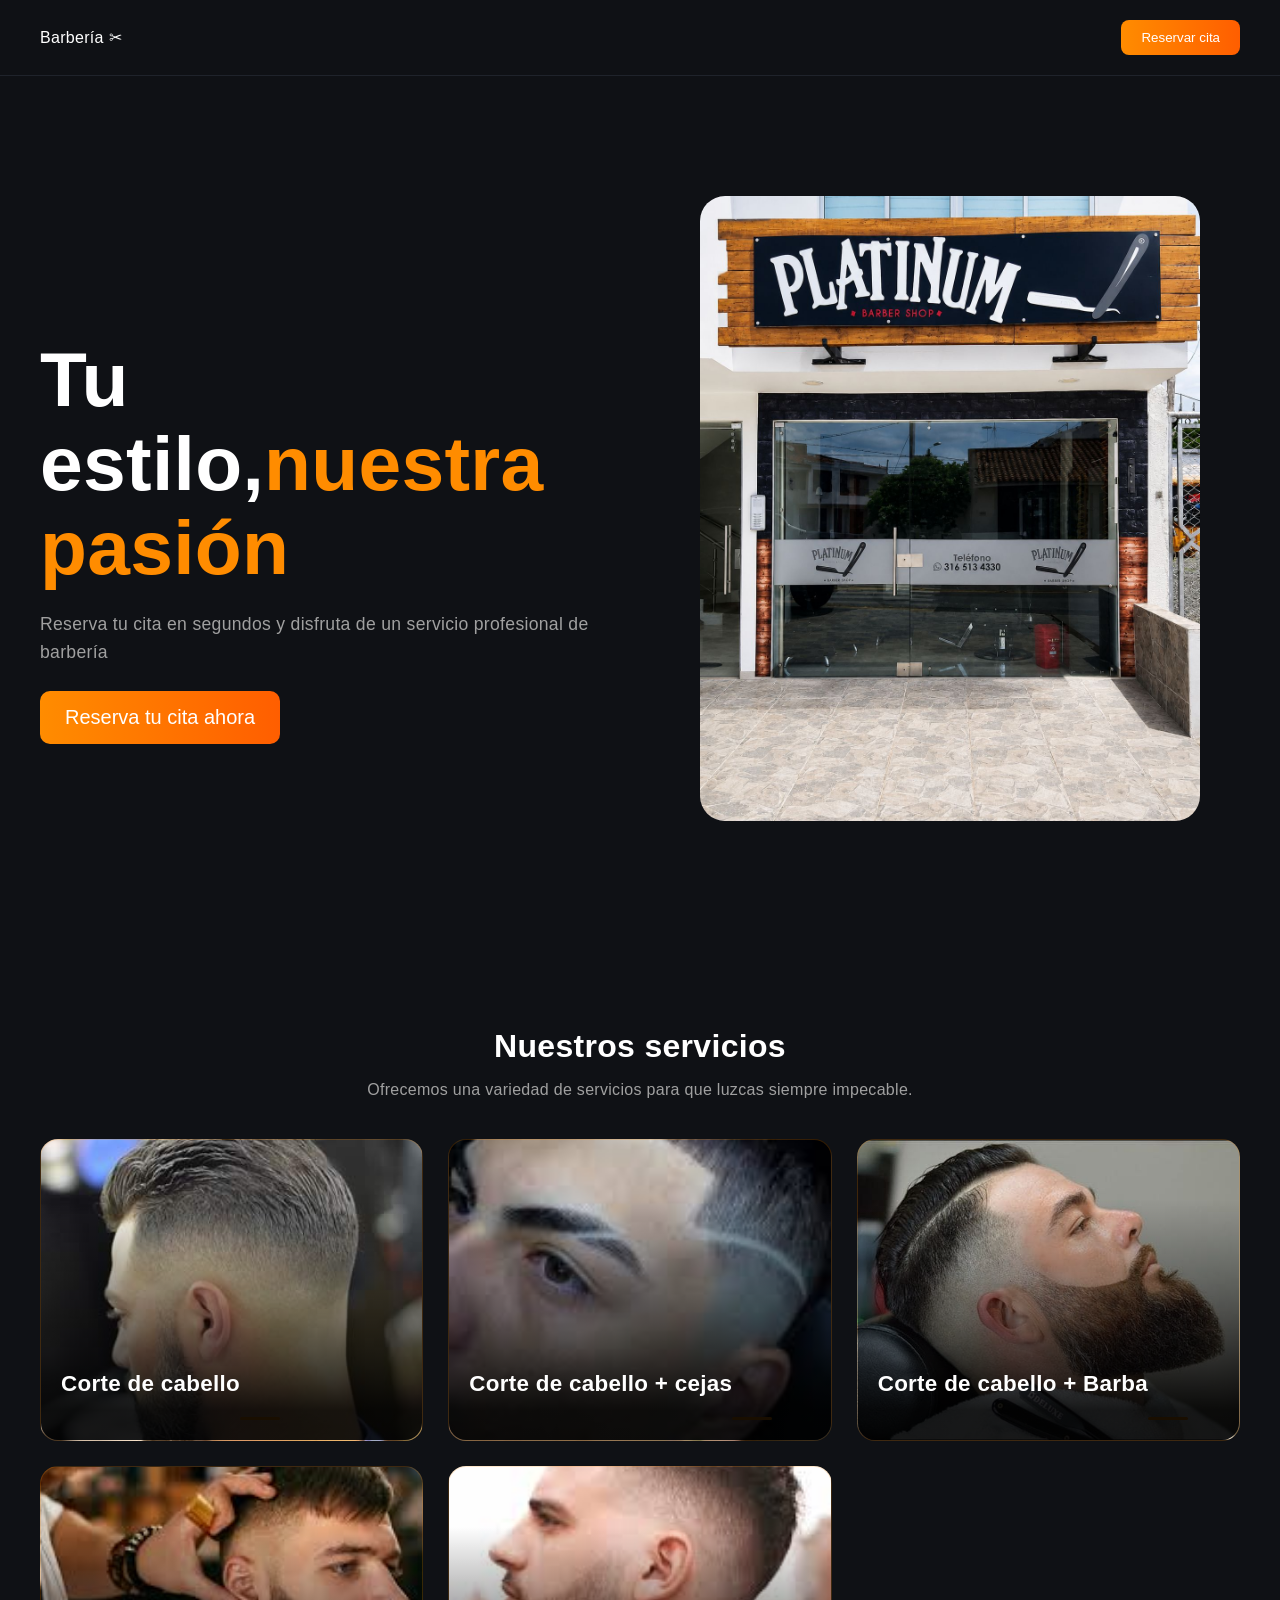
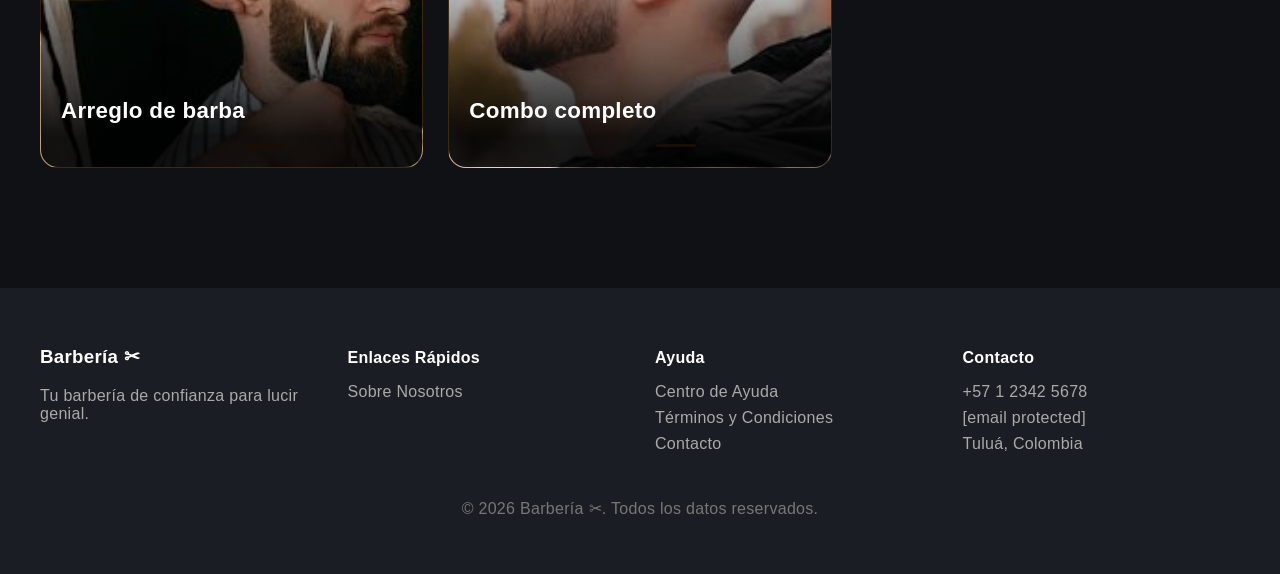
==== index.html @ 45bbcbe9 "Index corregido" ====
<!DOCTYPE html>
<html lang="es">
<head>
  <meta charset="UTF-8">
  <meta name="viewport" content="width=device-width, initial-scale=1.0">
  <title>Barbería</title>
  <link rel="stylesheet" href="index.css">

  <script>
    // Redirección automática al Home
    window.location.href = "./frontend/src/pages/home/home.html";
  </script>
</head>

</html>
---- index.css ----
:root {
  --bg: #0A0A0A;
  --card: #1A1A1A;
  --accent1: #FF7A00;
  --accent2: #FF5C00;
  --text: #FFFFFF;
  --muted: #AAAAAA;
  --border: #2A2A2A;

  --radius: 12px;
  --transition: 0.3s ease;
  --font: 'Segoe UI', sans-serif;
}

/* RESET */
* {
  margin: 0;
  padding: 0;
  box-sizing: border-box;
}

/* BASE */
body {
  font-family: var(--font);
  background: var(--bg);
  color: var(--text);
}

.container {
  width: 90%;
  max-width: 1200px;
  margin: auto;
}

.section {
  padding: 100px 0;
}

/* BUTTON */
button {
  background: linear-gradient(90deg, var(--accent1), var(--accent2));
  border: none;
  color: white;
  padding: 12px 20px;
  border-radius: var(--radius);
  cursor: pointer;
  transition: var(--transition);
}

button:hover {
  box-shadow: 0 0 20px rgba(255,122,0,0.4);
}

/* INPUT */
input {
  background: var(--card);
  border: 1px solid var(--border);
  color: white;
  padding: 10px;
  border-radius: var(--radius);
}

/* CARD */
.card {
  background: var(--card);
  border-radius: var(--radius);
  padding: 20px;
}

/* TEXT */
.muted {
  color: var(--muted);
}
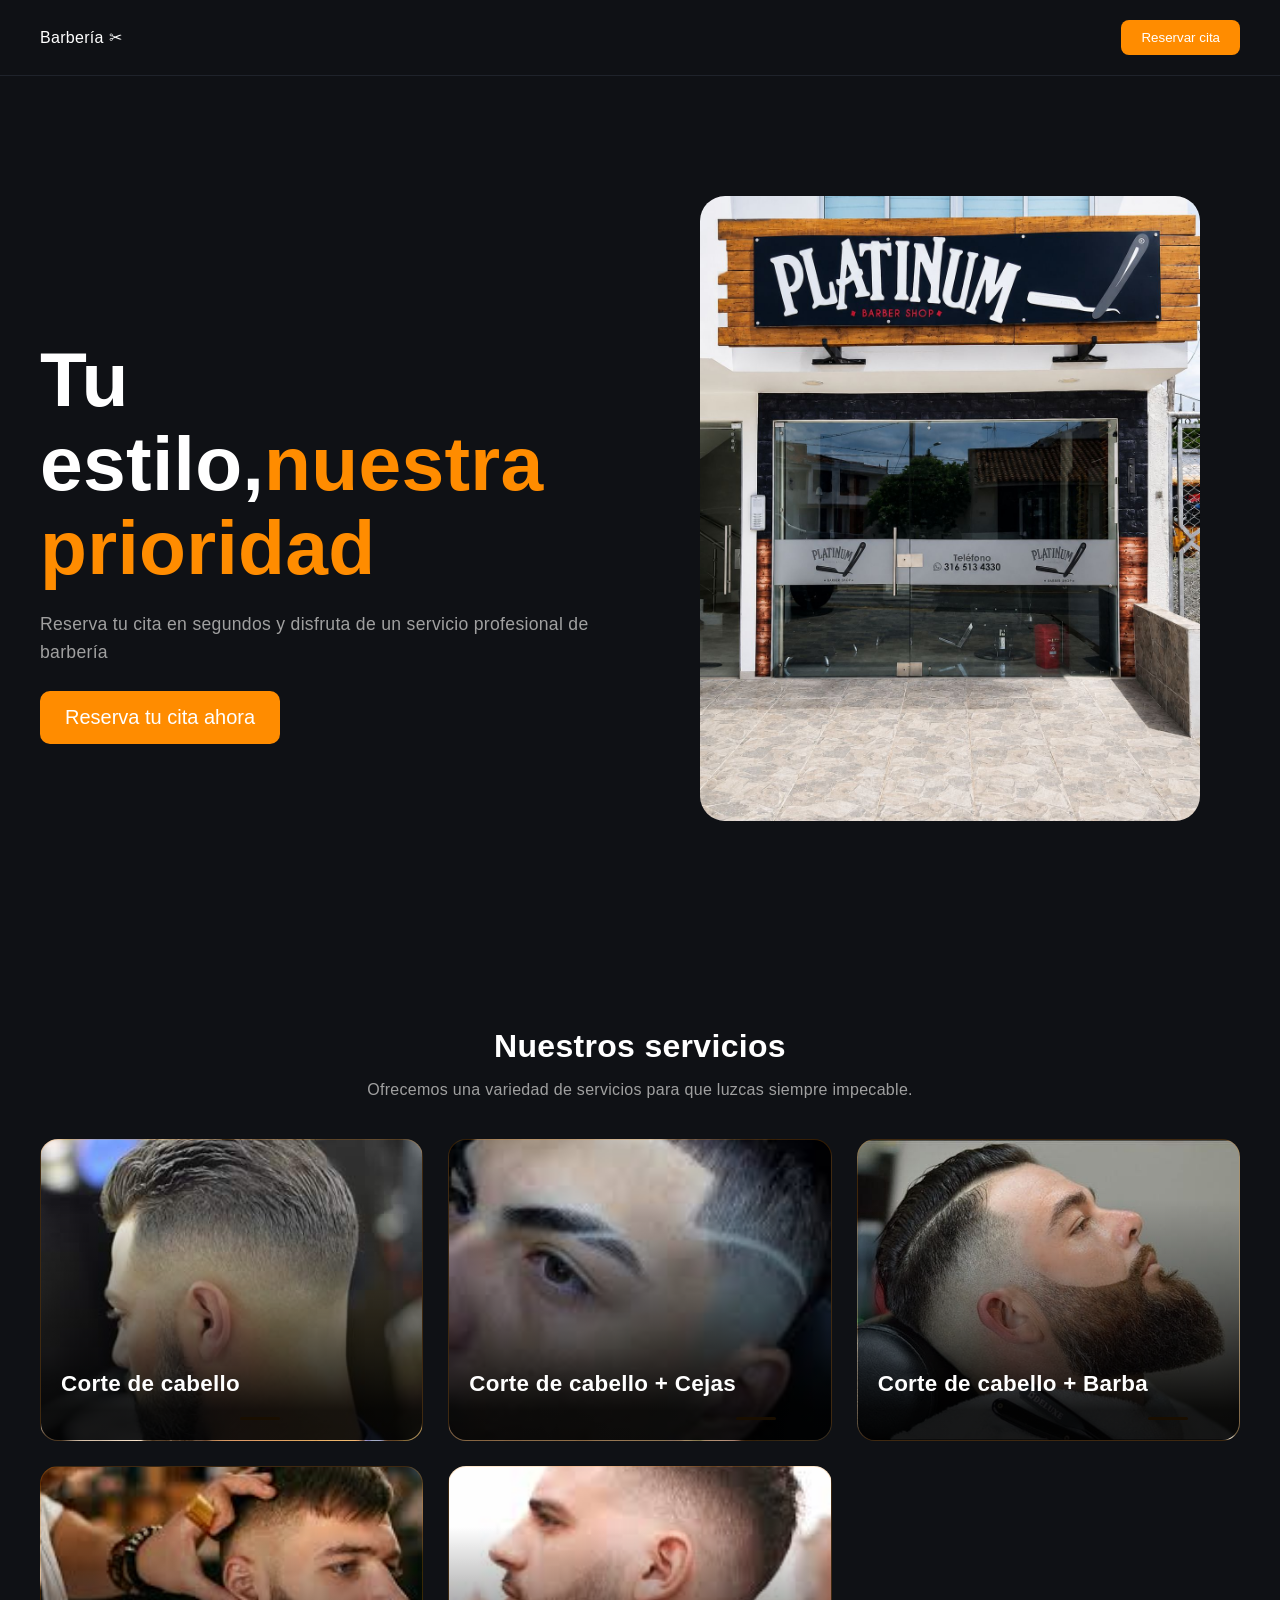
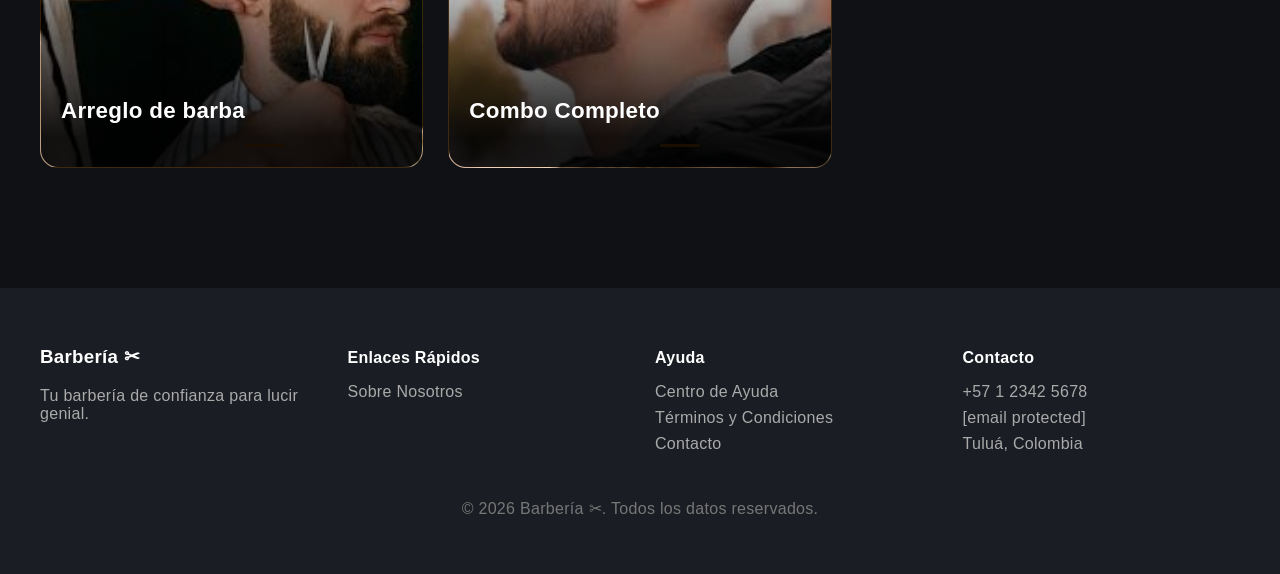
==== commit a7c18843: "Restructuracion de estructura de proyecto" ====
--- a/index.html
+++ b/index.html
@@ -3,13 +3,120 @@
 <head>
   <meta charset="UTF-8">
   <meta name="viewport" content="width=device-width, initial-scale=1.0">
-  <title>Barbería</title>
-  <link rel="stylesheet" href="index.css">
+  <link rel="icon" href="./frontend/assets/barberia.png" type="image/png">
+  <link rel="shortcut icon" href="./frontend/assets/barberia.png" type="image/png">
+  <title>Barbería | Reserva tu cita en línea</title>
+  <link rel="stylesheet" href="./frontend/css/home.css">
+</head>
+<body>
+  <header class="navbar">
+    <div class="cont-nav">
+      <div class="logo-barber">Barbería ✂</div>
+      <a href="./frontend/pages/login.html">
+      <button class="button-nav">Reservar cita</button>
+      </a>
+    </div>  
+  </header>
+  <main>
+    
+    <section class="cont-first">
 
-  <script>
-    // Redirección automática al Home
-    window.location.href = "./frontend/src/pages/home/home.html";
-  </script>
-</head>
+    <div class="container-first">
 
+      <h1>Tu estilo,<span class="destacado">nuestra prioridad</span></h1>
+      <p>Reserva tu cita en segundos y disfruta de un servicio profesional de barbería</p>
+      <a href="./frontend/pages/login.html"><button type="submit">Reserva tu cita ahora</button></a>
+
+    </div>
+
+    <div class="cont-img">
+      <img src="./frontend/assets/fondo-barberia.jpeg" alt="Imagen de barbería" class="img-barber">
+    </div>
+
+    </section>
+
+    <section class="cont-second">
+
+      <div class="container-second">
+
+      <h2>Nuestros servicios</h2>
+      <p>Ofrecemos una variedad de servicios para que luzcas siempre impecable.</p>
+
+      <div class="services">
+
+        <div class="service-card card1">
+          <h3>Corte de cabello</h3>
+        </div>
+
+        <div class="service-card card2">
+          <h3>Corte de cabello + Cejas</h3>
+        </div>
+
+        <div class="service-card card3">
+          <h3>Corte de cabello + Barba</h3>
+        </div>
+
+        <div class="service-card card4">
+          <h3>Arreglo de barba</h3>
+        </div>
+
+        <div class="service-card card5">
+          <h3>Combo Completo</h3>
+        </div>
+
+      </div>
+
+      </div>
+
+    </section>
+
+  </main>
+  <footer class="site-footer" aria-label="Pie de página">
+    <div class="footer-container">
+
+      <div class="footer-grid">
+
+        <div class="footer-brand">
+        <h3 class="footer-brand-name">Barbería ✂</h3>
+        <p class="footer-brand-desc">Tu barbería de confianza para lucir genial.</p>
+        </div>
+
+        <div class="footer-col">
+          <h4 class="footer-col-title">Enlaces Rápidos</h4>
+          <ul class="footer-links">
+            <li><a href="#">Sobre Nosotros</a></li>
+          </ul>
+        </div>
+
+        <div class="footer-col">
+          <h4 class="footer-col-title">Ayuda</h4>
+            <ul class="footer-links">
+              <li><a href="#">Centro de Ayuda</a></li>
+                <li><a href="#">Términos y Condiciones</a></li>
+                <li><a href="#">Contacto</a></li>
+            </ul>
+        </div>
+
+        <div class="footer-col">
+         <h4 class="footer-col-title">Contacto</h4>
+          <ul class="footer-links footer-contact">
+            <li><i class="bi bi-telephone"></i> +57 1 2342 5678</li>
+            <li><i class="bi bi-envelope"></i> 
+            <a href="#">
+              [email protected]
+            </a>
+            </li>
+            <li><i class="bi bi-geo-alt"></i> Tuluá, Colombia</li>
+          </ul>
+        </div>
+
+      </div>
+      
+      <div class="footer-bottom">
+       <p>&copy; 2026 Barbería ✂. Todos los datos reservados.</p>
+      </div>
+
+    </div>
+  </footer>
+</body>
 </html>
--- a/frontend/css/home.css
+++ b/frontend/css/home.css
@@ -0,0 +1,327 @@
+/* ================= BODY ================= */
+body {
+  background-color: #0f1115;
+  color: white;
+  font-family: Arial, sans-serif;
+  margin: 0;
+  overflow-x: hidden;
+  letter-spacing: 0.3px;
+}
+
+/* ================= NAVBAR ================= */
+.navbar {
+  position: sticky;
+  top: 0;
+  background-color: #0f1115;
+  z-index: 10;
+  display: flex;
+  justify-content: space-between;
+  align-items: center;
+  padding: 20px 40px;
+  border-bottom: 1px solid #1f232b;
+}
+
+.cont-nav {
+  width: 100%;
+  display: flex;
+  justify-content: space-between;
+  align-items: center;
+  max-width: 1200px;
+  margin: 0 auto;
+}
+
+/* 🔥 CAMBIO #1 */
+.logo {
+  display: flex;
+  align-items: center;
+  gap: 15px; /* espacio entre texto y botón si quieres */
+  font-size: 20px;
+  font-weight: bold;
+}
+
+.logo-barber {
+  color: white;
+}
+
+.button-nav {
+  padding: 10px 20px;
+  background: #ff8c00;
+  color: white;
+  border: none;
+  border-radius: 8px;
+  cursor: pointer;
+  transition: 0.3s;
+}
+
+.button-nav:hover {
+  transform: scale(1.05);
+  box-shadow: 0 8px 20px rgba(255, 122, 0, 0.3);
+}
+
+.container-first button {
+  padding: 15px 25px;
+  font-size: 1.25rem;
+  background: #ff8c00;
+  border: none;
+  border-radius: 10px;
+  color: white;
+  cursor: pointer;
+  transition: transform 0.2s ease, box-shadow 0.2s ease;
+}
+
+.container-first button:hover {
+  transform: scale(1.05);
+  box-shadow: 0 8px 20px rgba(255, 122, 0, 0.25);
+}
+
+/* ================= HERO ================= */
+.cont-first {
+  max-width: 1200px;
+  margin: 0 auto;
+  display: flex;
+  justify-content: space-between;
+  align-items: center;
+  padding: 50px 40px;
+  gap: 40px;
+  min-height: 85vh; /* 🔥 CAMBIO #2 */
+}
+
+.container-first {
+  flex: 1;
+  max-width: 600px;
+}
+
+.container-first h1 {
+  font-size: clamp(2.5rem, 6vw, 5rem);
+  line-height: 1.1;
+  margin-bottom: 20px;
+}
+
+.destacado {
+  color: #ff8c00;
+}
+
+/* 🔥 CAMBIO #3 */
+.container-first p {
+  color: #a0a0a0;
+  font-size: 1.1rem;
+  line-height: 1.6;
+  margin-bottom: 25px; /* antes: 300px ❌ */
+}
+
+/* IMAGEN */
+.cont-img {
+  flex: 1;
+  display: flex;
+  justify-content: center;
+}
+
+/* 🔥 CAMBIO #4 */
+.img-barber {
+  width: 100%;
+  max-width: 500px;
+  border-radius: 25px;
+  object-fit: cover;
+}
+
+/* ================= SERVICIOS ================= */
+.cont-second {
+  padding: 60px 40px;
+}
+
+/* 🔥 CAMBIO #5 */
+.container-second {
+  max-width: 1200px;
+  margin: 0 auto;
+}
+
+.container-second h2 {
+  text-align: center;
+  margin-bottom: 10px;
+  font-size: 2rem;
+}
+
+.container-second p {
+  text-align: center;
+  color: #a0a0a0;
+  margin-bottom: 40px;
+}
+
+.services {
+  display: grid;
+  grid-template-columns: repeat(3, 1fr);
+  gap: 25px;
+  margin-top: 30px;
+}
+
+.service-card::after {
+  content: "";
+  display: block;
+  width: 40px;
+  height: 3px;
+  background: #ff8c00;
+  margin-top: 10px;
+  border-radius: 10px;
+}
+
+.service-card::before {
+  content: "";
+  position: absolute;
+  inset: 0;
+  background: linear-gradient(
+    to top,
+    rgba(0,0,0,0.9) 10%,
+    rgba(0,0,0,0.5) 40%,
+    transparent 80%
+  );
+  z-index: 1;
+}
+
+.service-card {
+  position: relative;
+  height: 260px;
+  border-radius: 18px;
+  overflow: hidden;
+  display: flex;
+  align-items: flex-end;
+  padding: 20px;
+  color: white;
+  font-weight: bold;
+
+  background-size: cover;
+  background-position: center;
+  background-repeat: no-repeat;
+
+  border: 1px solid rgba(255, 140, 0, 0.2);
+  transition: all 0.3s ease;
+}
+
+.service-card h3 {
+  position: relative;
+  z-index: 2;
+  font-size: 1.4rem;
+  transition: transform 0.3s ease;
+}
+
+.service-card p {
+  font-size: 1.1rem;
+  color: #ff8c00;
+  font-weight: bold;
+}
+
+.service-card:hover {
+  transform: translateY(-5px) scale(1.04);
+  box-shadow: 0 25px 60px rgba(0,0,0,0.6);
+}
+
+.service-card:hover img {
+  transform: scale(1.08);
+}
+
+
+.card1 {
+  background-image: url("../assets/corte-cabello.jpg");
+}
+
+.card2 {
+  background-image: url("../assets/corte-cejas.jpg");
+}
+
+.card3 {
+  background-image: url("../assets/corte-barba.jpg");
+}
+
+.card4 {
+  background-image: url("../assets/barba.jpg");
+}
+
+.card5 {
+  background-image: url("../assets/combo-completo.jpg");
+}
+
+/* ================= FOOTER ================= */
+.site-footer {
+  background-color: #1a1d23;
+  padding: 40px;
+  margin-top: 60px;
+}
+
+.footer-grid {
+  display: grid;
+  grid-template-columns: repeat(4, 1fr);
+  gap: 30px;
+}
+
+.footer-col-title {
+  margin-bottom: 10px;
+}
+
+.footer-links {
+  list-style: none;
+  padding: 0;
+}
+
+.footer-links li {
+  margin-bottom: 8px;
+  color: #aaa;
+}
+
+.footer-links a {
+  color: #aaa;
+  text-decoration: none;
+}
+
+.footer-links a:hover {
+  color: #ff8c00;
+}
+
+.footer-brand-desc {
+  color: #aaa;
+}
+
+.footer-bottom {
+  text-align: center;
+  margin-top: 30px;
+  color: #777;
+}
+
+/* ================= RESPONSIVE ================= */
+@media (max-width: 900px) {
+  .cont-first {
+    flex-direction: column;
+    text-align: center;
+  }
+
+  .services {
+    grid-template-columns: repeat(2, 1fr);
+  }
+}
+
+@media (max-width: 600px) {
+
+  .container-first button {
+    width: 100%;
+  }
+
+  .cont-first {
+    flex-direction: column;
+    padding: 40px 20px;
+  }
+
+  .container-first {
+    max-width: 100%;
+  }
+
+  .img-barber {
+    max-width: 300px;
+  }
+
+  .services {
+    grid-template-columns: 1fr;
+  }
+
+  .footer-grid {
+    grid-template-columns: 1fr;
+    text-align: center;
+  }
+}
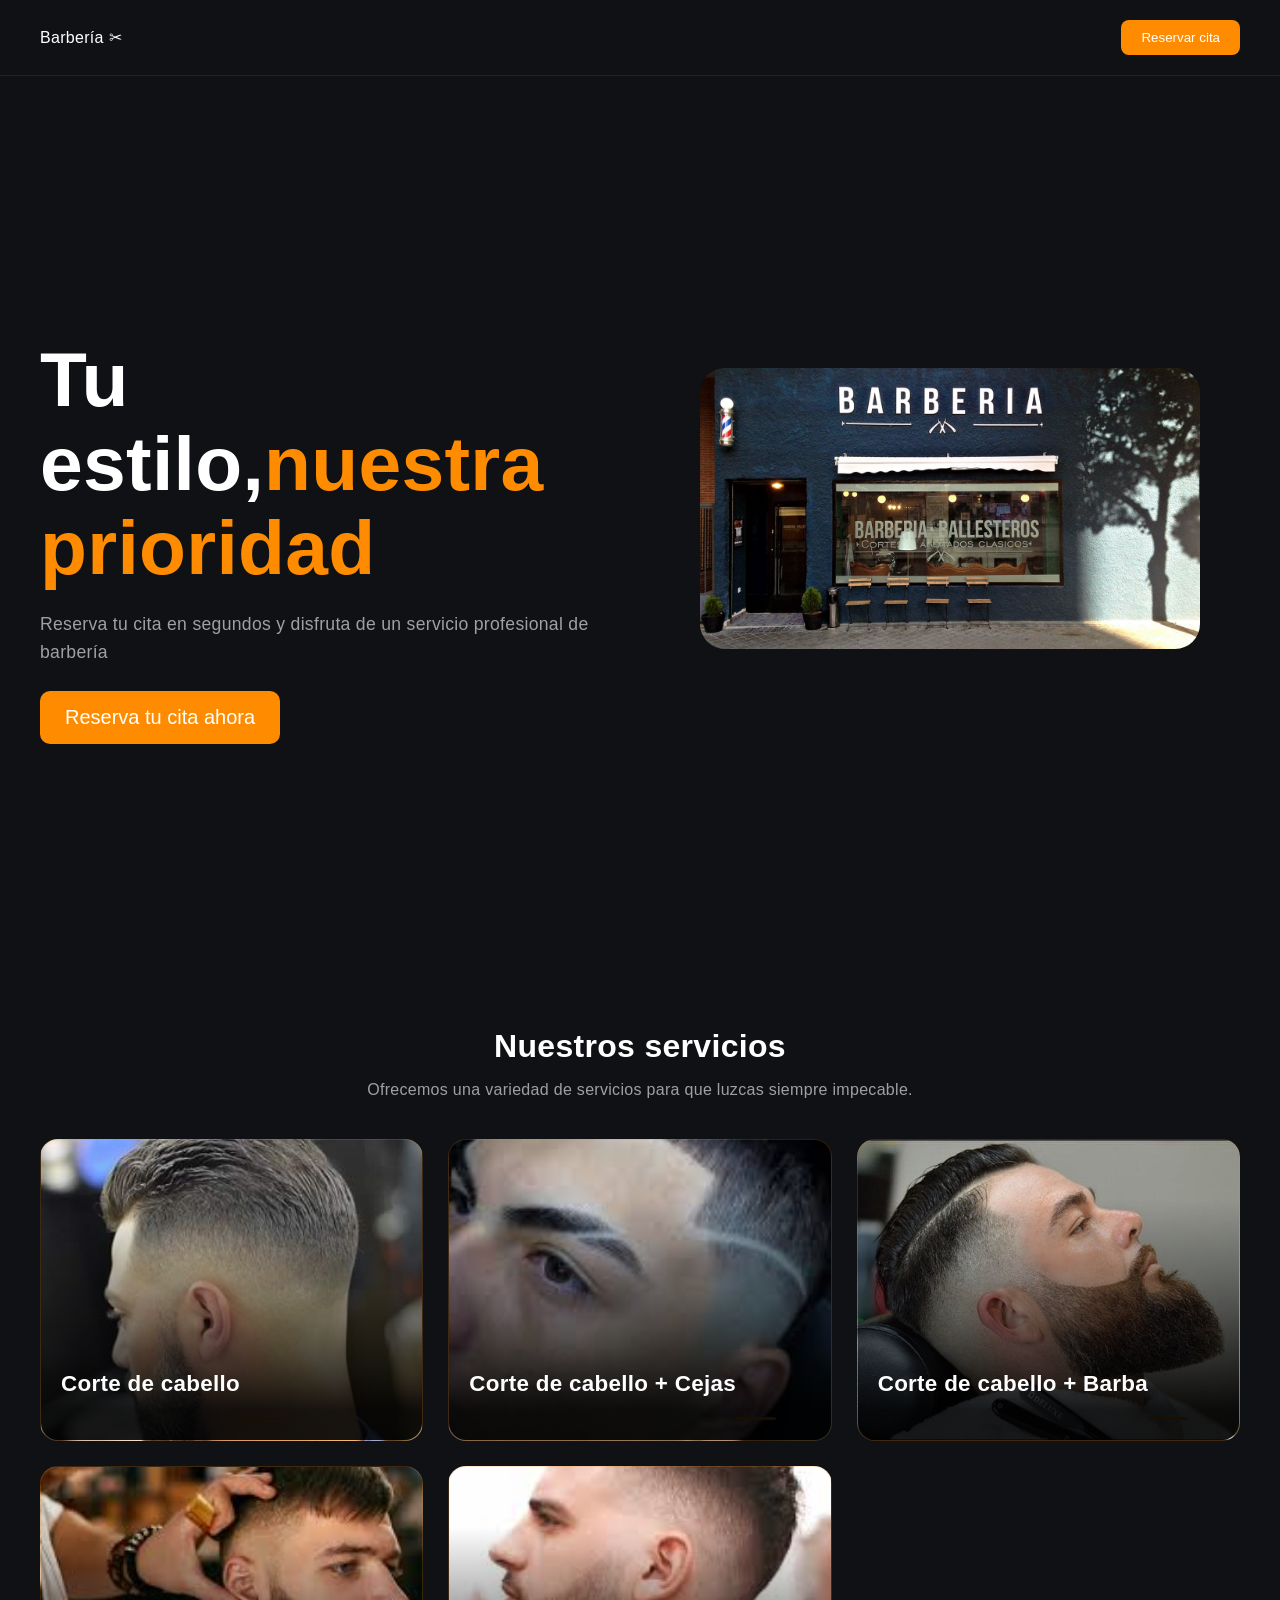
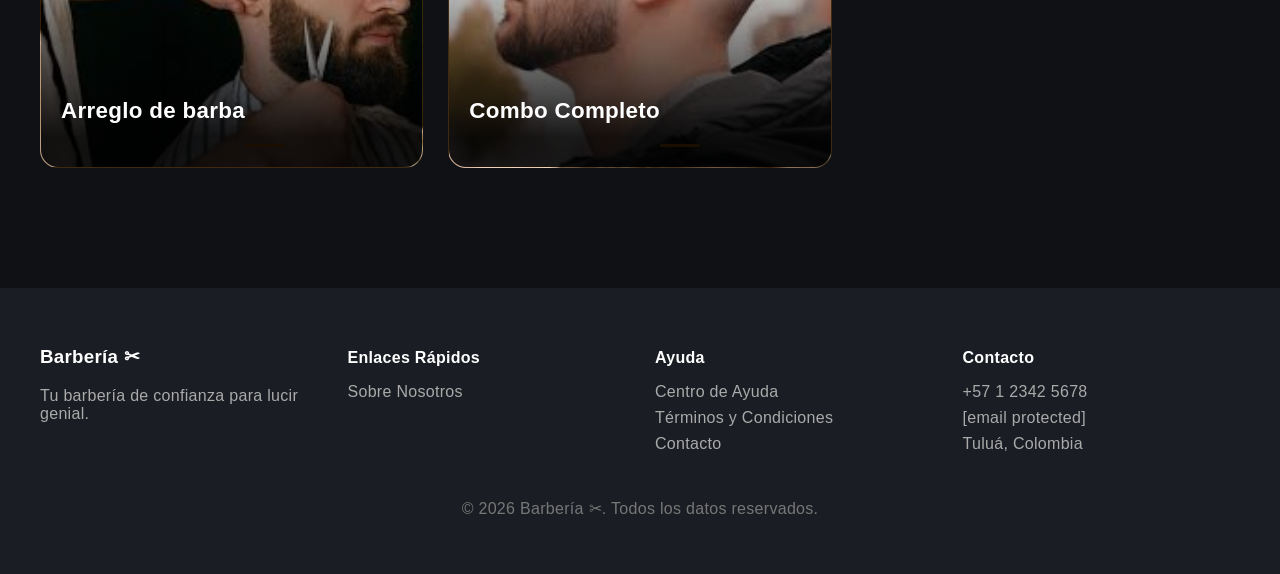
==== commit b0127cc2: "Movimiento del index" ====
--- a/index.html
+++ b/index.html
@@ -12,8 +12,8 @@
   <header class="navbar">
     <div class="cont-nav">
       <div class="logo-barber">Barbería ✂</div>
-      <a href="./frontend/pages/login.html">
-      <button class="button-nav">Reservar cita</button>
+      <a href="./frontend/pages/auth.html">
+        <button class="button-nav">Reservar cita</button>
       </a>
     </div>  
   </header>
@@ -21,17 +21,17 @@
     
     <section class="cont-first">
 
-    <div class="container-first">
+      <div class="container-first">
 
-      <h1>Tu estilo,<span class="destacado">nuestra prioridad</span></h1>
-      <p>Reserva tu cita en segundos y disfruta de un servicio profesional de barbería</p>
-      <a href="./frontend/pages/login.html"><button type="submit">Reserva tu cita ahora</button></a>
+        <h1>Tu estilo,<span class="destacado">nuestra prioridad</span></h1>
+        <p>Reserva tu cita en segundos y disfruta de un servicio profesional de barbería</p>
+        <a href="./frontend/pages/auth.html"><button type="submit">Reserva tu cita ahora</button></a>
 
-    </div>
+      </div>
 
-    <div class="cont-img">
-      <img src="./frontend/assets/fondo-barberia.jpeg" alt="Imagen de barbería" class="img-barber">
-    </div>
+      <div class="cont-img">
+        <img src="./frontend/assets/images/fachadababer.jpg" alt="Imagen de barbería" class="img-barber">
+      </div>
 
     </section>
 
@@ -39,32 +39,32 @@
 
       <div class="container-second">
 
-      <h2>Nuestros servicios</h2>
-      <p>Ofrecemos una variedad de servicios para que luzcas siempre impecable.</p>
+        <h2>Nuestros servicios</h2>
+        <p>Ofrecemos una variedad de servicios para que luzcas siempre impecable.</p>
 
-      <div class="services">
+        <div class="services">
 
-        <div class="service-card card1">
-          <h3>Corte de cabello</h3>
+          <div class="service-card card1">
+            <h3>Corte de cabello</h3>
+          </div>
+
+          <div class="service-card card2">
+            <h3>Corte de cabello + Cejas</h3>
+          </div>
+
+          <div class="service-card card3">
+            <h3>Corte de cabello + Barba</h3>
+          </div>
+
+          <div class="service-card card4">
+            <h3>Arreglo de barba</h3>
+          </div>
+
+          <div class="service-card card5">
+            <h3>Combo Completo</h3>
+          </div>
+
         </div>
-
-        <div class="service-card card2">
-          <h3>Corte de cabello + Cejas</h3>
-        </div>
-
-        <div class="service-card card3">
-          <h3>Corte de cabello + Barba</h3>
-        </div>
-
-        <div class="service-card card4">
-          <h3>Arreglo de barba</h3>
-        </div>
-
-        <div class="service-card card5">
-          <h3>Combo Completo</h3>
-        </div>
-
-      </div>
 
       </div>
 
@@ -77,8 +77,8 @@
       <div class="footer-grid">
 
         <div class="footer-brand">
-        <h3 class="footer-brand-name">Barbería ✂</h3>
-        <p class="footer-brand-desc">Tu barbería de confianza para lucir genial.</p>
+          <h3 class="footer-brand-name">Barbería ✂</h3>
+          <p class="footer-brand-desc">Tu barbería de confianza para lucir genial.</p>
         </div>
 
         <div class="footer-col">
@@ -90,21 +90,21 @@
 
         <div class="footer-col">
           <h4 class="footer-col-title">Ayuda</h4>
-            <ul class="footer-links">
-              <li><a href="#">Centro de Ayuda</a></li>
-                <li><a href="#">Términos y Condiciones</a></li>
-                <li><a href="#">Contacto</a></li>
-            </ul>
+          <ul class="footer-links">
+            <li><a href="#">Centro de Ayuda</a></li>
+            <li><a href="#">Términos y Condiciones</a></li>
+            <li><a href="#">Contacto</a></li>
+          </ul>
         </div>
 
         <div class="footer-col">
-         <h4 class="footer-col-title">Contacto</h4>
+          <h4 class="footer-col-title">Contacto</h4>
           <ul class="footer-links footer-contact">
             <li><i class="bi bi-telephone"></i> +57 1 2342 5678</li>
             <li><i class="bi bi-envelope"></i> 
-            <a href="#">
-              [email protected]
-            </a>
+              <a href="#">
+                [email protected]
+              </a>
             </li>
             <li><i class="bi bi-geo-alt"></i> Tuluá, Colombia</li>
           </ul>
@@ -113,7 +113,7 @@
       </div>
       
       <div class="footer-bottom">
-       <p>&copy; 2026 Barbería ✂. Todos los datos reservados.</p>
+        <p>&copy; 2026 Barbería ✂. Todos los datos reservados.</p>
       </div>
 
     </div>
--- a/frontend/css/home.css
+++ b/frontend/css/home.css
@@ -30,14 +30,6 @@
   margin: 0 auto;
 }
 
-/* 🔥 CAMBIO #1 */
-.logo {
-  display: flex;
-  align-items: center;
-  gap: 15px; /* espacio entre texto y botón si quieres */
-  font-size: 20px;
-  font-weight: bold;
-}
 
 .logo-barber {
   color: white;
@@ -220,23 +212,23 @@
 
 
 .card1 {
-  background-image: url("../assets/corte-cabello.jpg");
+  background-image: url("../assets/images/corte-cabello.jpg");
 }
 
 .card2 {
-  background-image: url("../assets/corte-cejas.jpg");
+  background-image: url("../assets/images/corte-cejas.jpg");
 }
 
 .card3 {
-  background-image: url("../assets/corte-barba.jpg");
+  background-image: url("../assets/images/corte-barba.jpg");
 }
 
 .card4 {
-  background-image: url("../assets/barba.jpg");
+  background-image: url("../assets/images/barba.jpg");
 }
 
 .card5 {
-  background-image: url("../assets/combo-completo.jpg");
+  background-image: url("../assets/images/combo-completo.jpg");
 }
 
 /* ================= FOOTER ================= */
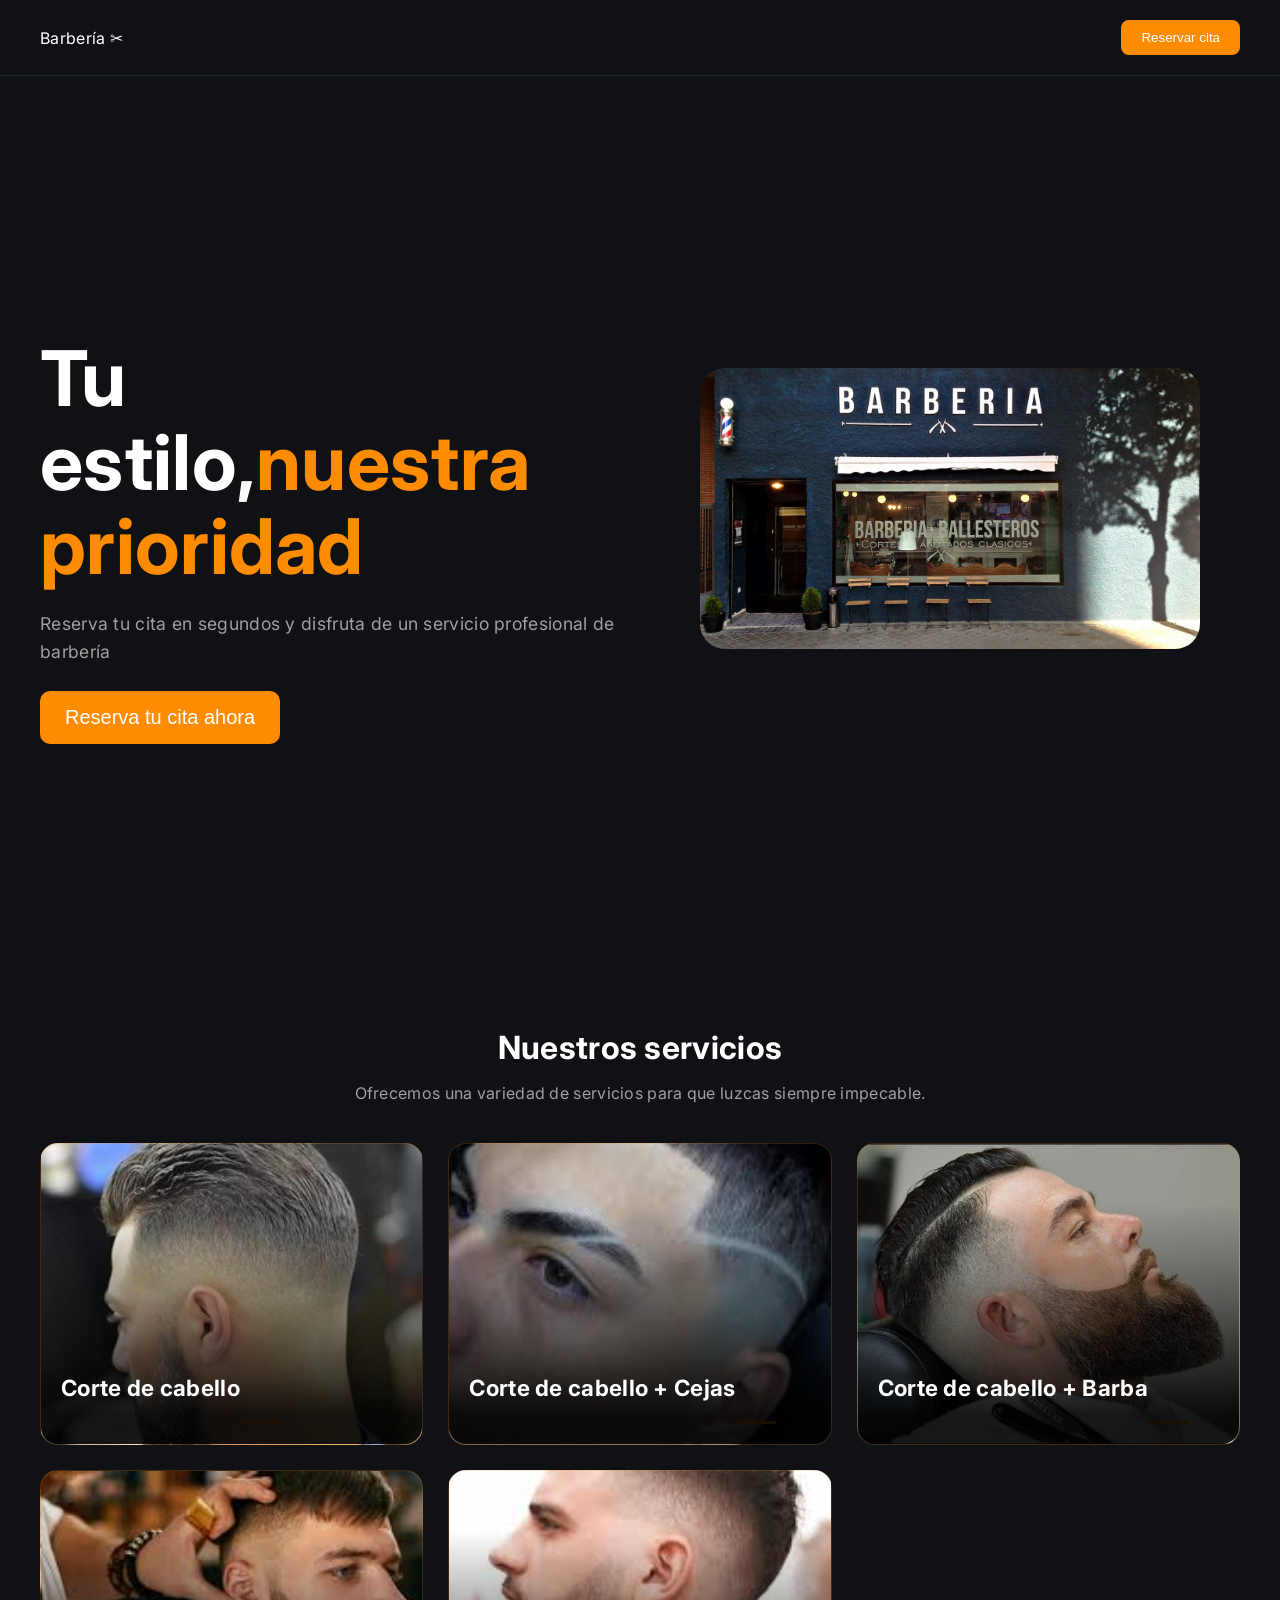
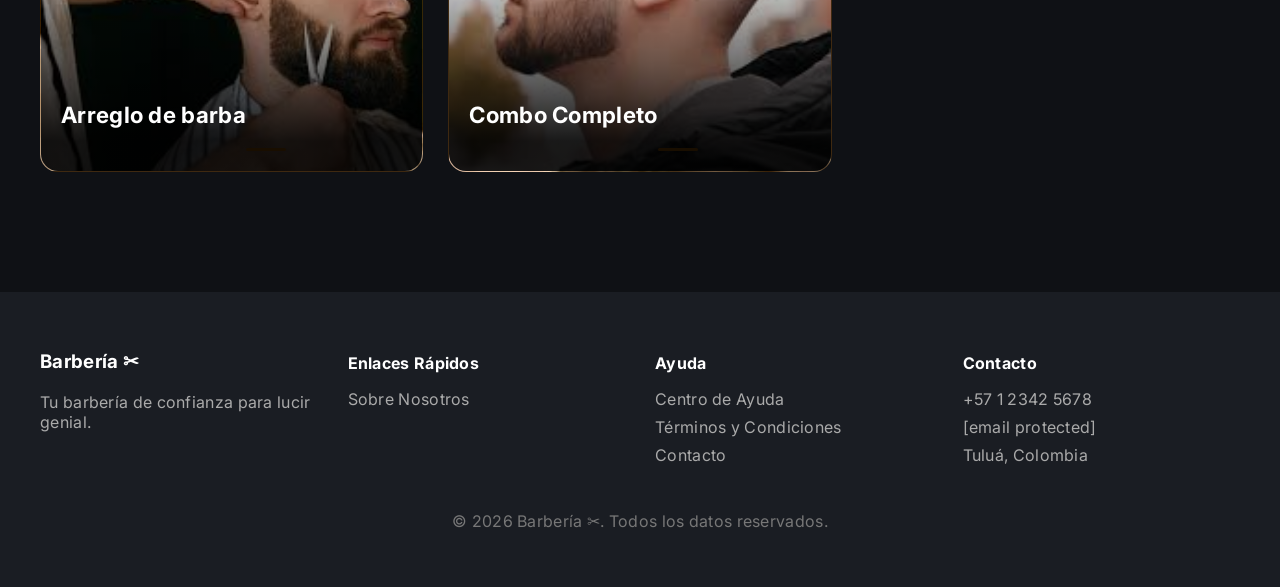
==== commit 19716a21: "Avance en el proyecto ya el 80% del backend terminado" ====
--- a/index.html
+++ b/index.html
@@ -3,8 +3,11 @@
 <head>
   <meta charset="UTF-8">
   <meta name="viewport" content="width=device-width, initial-scale=1.0">
-  <link rel="icon" href="./frontend/assets/barberia.png" type="image/png">
-  <link rel="shortcut icon" href="./frontend/assets/barberia.png" type="image/png">
+  <link rel="preconnect" href="https://fonts.googleapis.com">
+  <link rel="preconnect" href="https://fonts.gstatic.com" crossorigin>
+  <link href="https://fonts.googleapis.com/css2?family=Inter:wght@400;500;600;700&display=swap" rel="stylesheet">
+  <link rel="icon" href="./frontend/assets/images/favicon.png" type="image/png">
+  <link rel="shortcut icon" href="./frontend/assets/images/favicon.png" type="image/png">
   <title>Barbería | Reserva tu cita en línea</title>
   <link rel="stylesheet" href="./frontend/css/home.css">
 </head>
@@ -12,9 +15,7 @@
   <header class="navbar">
     <div class="cont-nav">
       <div class="logo-barber">Barbería ✂</div>
-      <a href="./frontend/pages/auth.html">
-        <button class="button-nav">Reservar cita</button>
-      </a>
+      <a href="./frontend/pages/auth.html"><button class="button-nav">Reservar cita</button></a>
     </div>  
   </header>
   <main>
--- a/frontend/css/home.css
+++ b/frontend/css/home.css
@@ -2,7 +2,7 @@
 body {
   background-color: #0f1115;
   color: white;
-  font-family: Arial, sans-serif;
+  font-family: 'Inter', sans-serif;
   margin: 0;
   overflow-x: hidden;
   letter-spacing: 0.3px;
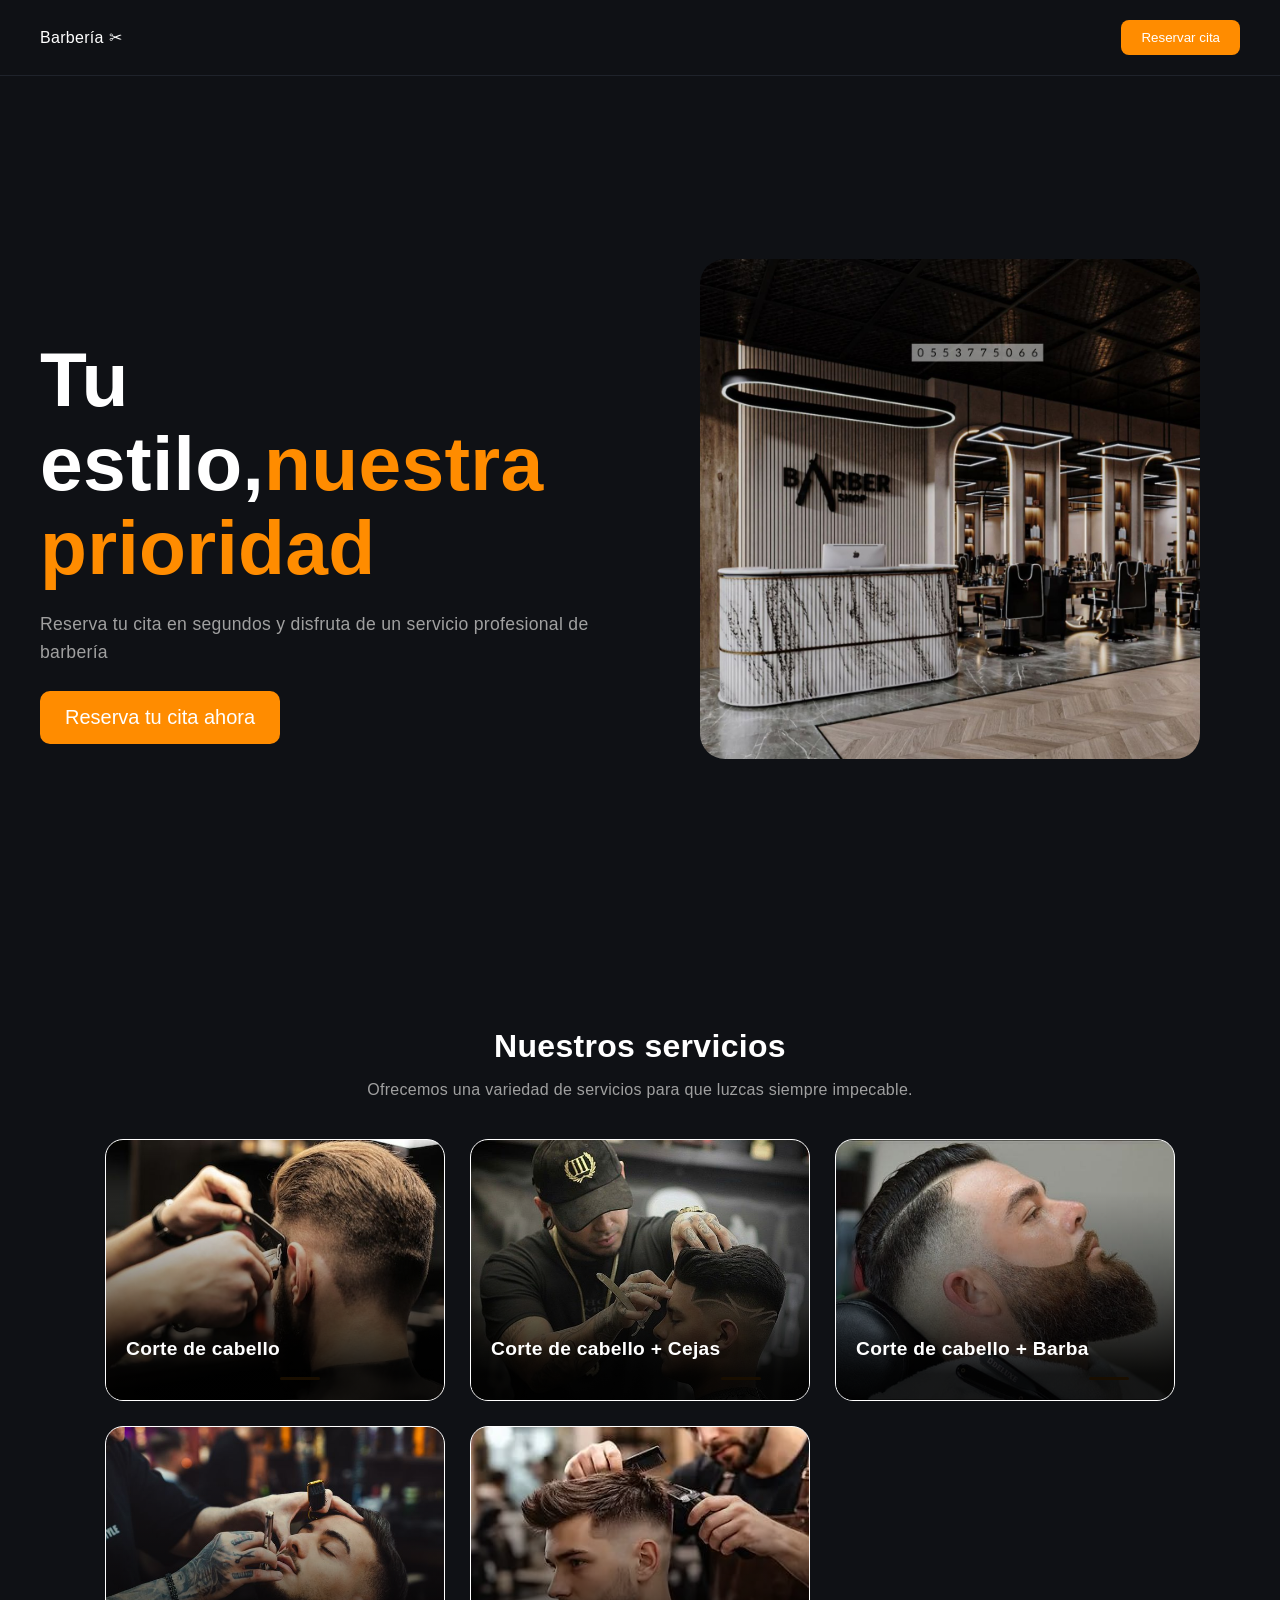
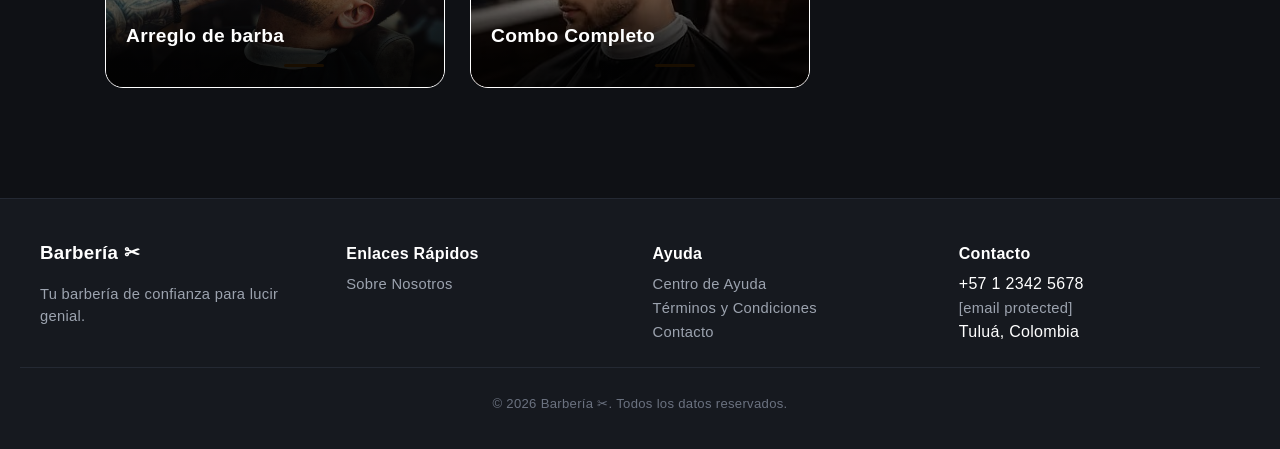
==== commit a63cd2cc: "actualizacion del index" ====
--- a/index.html
+++ b/index.html
@@ -3,9 +3,6 @@
 <head>
   <meta charset="UTF-8">
   <meta name="viewport" content="width=device-width, initial-scale=1.0">
-  <link rel="preconnect" href="https://fonts.googleapis.com">
-  <link rel="preconnect" href="https://fonts.gstatic.com" crossorigin>
-  <link href="https://fonts.googleapis.com/css2?family=Inter:wght@400;500;600;700&display=swap" rel="stylesheet">
   <link rel="icon" href="./frontend/assets/images/favicon.png" type="image/png">
   <link rel="shortcut icon" href="./frontend/assets/images/favicon.png" type="image/png">
   <title>Barbería | Reserva tu cita en línea</title>
@@ -15,7 +12,9 @@
   <header class="navbar">
     <div class="cont-nav">
       <div class="logo-barber">Barbería ✂</div>
-      <a href="./frontend/pages/auth.html"><button class="button-nav">Reservar cita</button></a>
+      <a href="./frontend/pages/auth.html">
+        <button class="button-nav">Reservar cita</button>
+      </a>
     </div>  
   </header>
   <main>
@@ -31,7 +30,7 @@
       </div>
 
       <div class="cont-img">
-        <img src="./frontend/assets/images/fachadababer.jpg" alt="Imagen de barbería" class="img-barber">
+        <img src="./frontend/assets/images/fachadabarber.jpg" alt="Imagen de barbería" class="img-barber">
       </div>
 
     </section>
--- a/frontend/css/home.css
+++ b/frontend/css/home.css
@@ -2,7 +2,7 @@
 body {
   background-color: #0f1115;
   color: white;
-  font-family: 'Inter', sans-serif;
+  font-family: Arial, sans-serif;
   margin: 0;
   overflow-x: hidden;
   letter-spacing: 0.3px;
@@ -141,9 +141,9 @@
 
 .services {
   display: grid;
-  grid-template-columns: repeat(3, 1fr);
+  grid-template-columns: repeat(auto-fit, minmax(280px, 340px));
+  justify-content: center;
   gap: 25px;
-  margin-top: 30px;
 }
 
 .service-card::after {
@@ -171,7 +171,7 @@
 
 .service-card {
   position: relative;
-  height: 260px;
+  height: 220px;
   border-radius: 18px;
   overflow: hidden;
   display: flex;
@@ -184,14 +184,14 @@
   background-position: center;
   background-repeat: no-repeat;
 
-  border: 1px solid rgba(255, 140, 0, 0.2);
+  border: 1px solid rgba(255, 255, 255, 1);
   transition: all 0.3s ease;
 }
 
 .service-card h3 {
   position: relative;
   z-index: 2;
-  font-size: 1.4rem;
+  font-size: 1.2rem;
   transition: transform 0.3s ease;
 }
 
@@ -232,35 +232,45 @@
 }
 
 /* ================= FOOTER ================= */
+
 .site-footer {
-  background-color: #1a1d23;
-  padding: 40px;
-  margin-top: 60px;
+  background-color: #16191f;
+  padding: 25px 20px;
+  margin-top: 50px;
+  border-top: 1px solid #242933;
 }
 
 .footer-grid {
+  max-width: 1200px;
+  margin: 0 auto;
+
   display: grid;
   grid-template-columns: repeat(4, 1fr);
-  gap: 30px;
+
+  gap: 25px;
 }
 
 .footer-col-title {
-  margin-bottom: 10px;
+  font-size: 1rem;
+  margin-bottom: 12px;
+  color: white;
 }
 
 .footer-links {
   list-style: none;
   padding: 0;
+  margin: 0;
 }
 
 .footer-links li {
-  margin-bottom: 8px;
-  color: #aaa;
+  margin-bottom: 6px;
 }
 
 .footer-links a {
-  color: #aaa;
+  color: #9ca3af;
   text-decoration: none;
+  font-size: 0.92rem;
+  transition: color 0.3s ease;
 }
 
 .footer-links a:hover {
@@ -268,17 +278,27 @@
 }
 
 .footer-brand-desc {
-  color: #aaa;
+  color: #9ca3af;
+  line-height: 1.5;
+  font-size: 0.92rem;
+  margin: 0;
 }
 
 .footer-bottom {
   text-align: center;
-  margin-top: 30px;
-  color: #777;
+  margin-top: 20px;
+  padding-top: 15px;
+
+  border-top: 1px solid #242933;
+
+  color: #6b7280;
+  font-size: 0.82rem;
 }
 
 /* ================= RESPONSIVE ================= */
+
 @media (max-width: 900px) {
+
   .cont-first {
     flex-direction: column;
     text-align: center;
@@ -291,29 +311,106 @@
 
 @media (max-width: 600px) {
 
+  .navbar {
+    padding: 18px 20px;
+  }
+
+  .button-nav {
+    padding: 10px 16px;
+    font-size: 0.9rem;
+  }
+
+  .cont-first {
+    flex-direction: column;
+    padding: 30px 20px 10px;
+    gap: 30px;
+    min-height: auto;
+    text-align: center;
+  }
+
+  .container-first h1 {
+    font-size: 3rem;
+    line-height: 1.1;
+  }
+
+  .container-first p {
+    font-size: 1rem;
+    line-height: 1.5;
+  }
+
   .container-first button {
     width: 100%;
-  }
-
-  .cont-first {
-    flex-direction: column;
+    padding: 16px;
+    font-size: 1rem;
+  }
+
+  .img-barber {
+    max-width: 100%;
+    height: 420px;
+    border-radius: 24px;
+  }
+
+  .cont-second {
     padding: 40px 20px;
   }
 
-  .container-first {
-    max-width: 100%;
-  }
-
-  .img-barber {
-    max-width: 300px;
+  .container-second h2 {
+    font-size: 2.1rem;
+    text-align: center;
+  }
+
+  .container-second p {
+    font-size: 0.95rem;
+    line-height: 1.5;
+    margin-bottom: 25px;
   }
 
   .services {
     grid-template-columns: 1fr;
+    justify-items: center;
+    gap: 20px;
+  }
+
+  .service-card {
+    width: 85%;
+    height: 220px;
+    border-radius: 20px;
+    padding: 18px;
+  }
+
+  .service-card h3 {
+    font-size: 1.1rem;
+  }
+
+  /* FOOTER MOBILE */
+
+  .site-footer {
+    padding: 18px 15px;
   }
 
   .footer-grid {
-    grid-template-columns: 1fr;
-    text-align: center;
+    grid-template-columns: repeat(2, 1fr);
+    gap: 18px;
+  }
+
+  .footer-col-title {
+    font-size: 0.92rem;
+    margin-bottom: 8px;
+  }
+
+  .footer-links li {
+    margin-bottom: 4px;
+  }
+
+  .footer-links a,
+  .footer-brand-desc {
+    font-size: 0.8rem;
+    line-height: 1.4;
+  }
+
+  .footer-bottom {
+    margin-top: 15px;
+    padding-top: 10px;
+    font-size: 0.72rem;
   }
 }
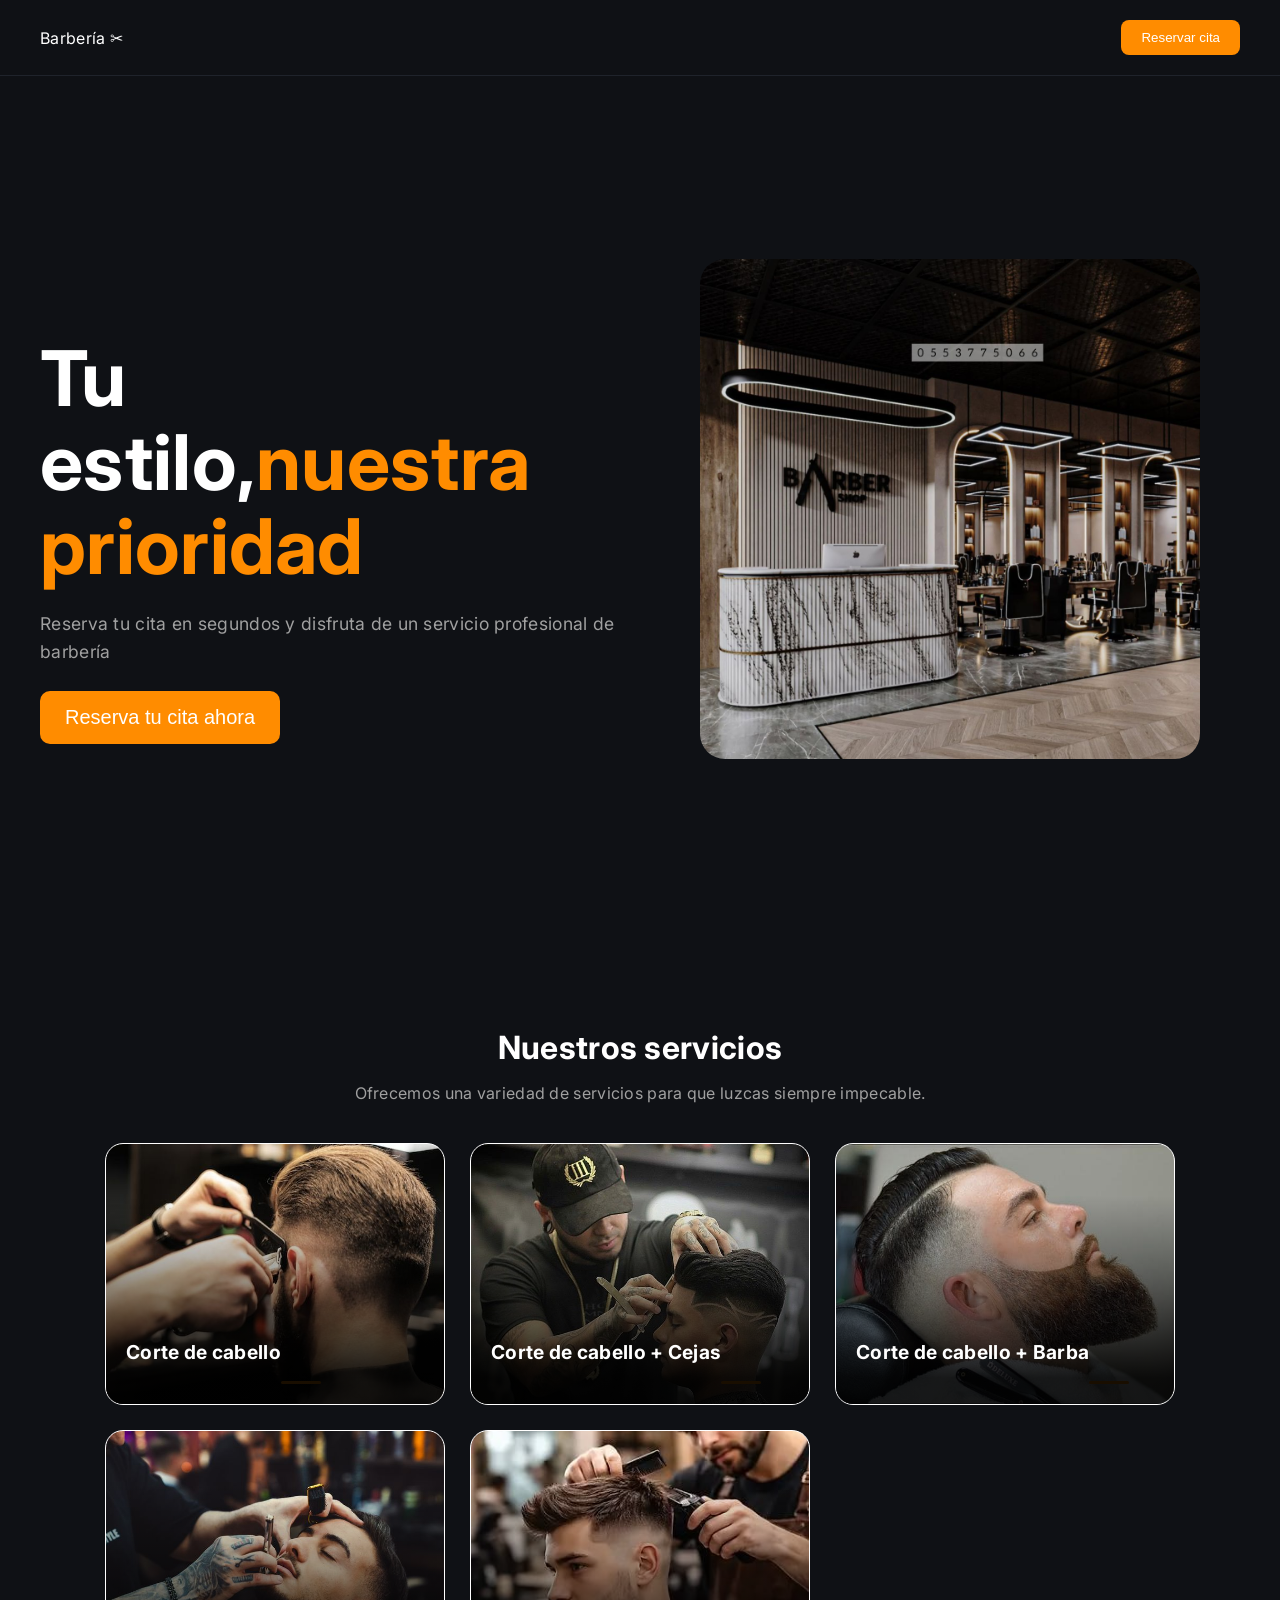
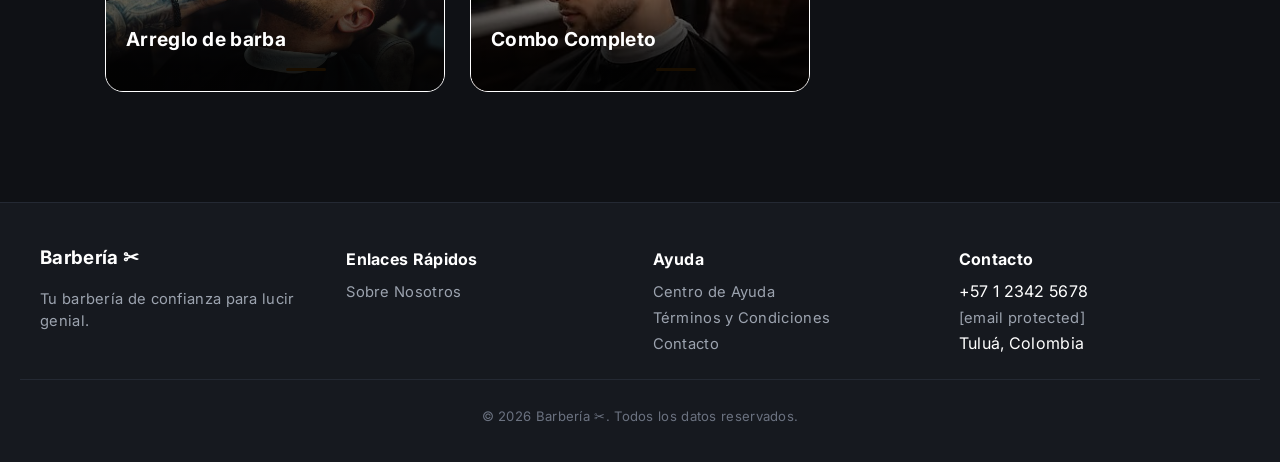
==== commit e13df5e7: "Merge pull request #12 from sebasgali2004/nuevarama actualizacion del index" ====
--- a/index.html
+++ b/index.html
@@ -3,6 +3,9 @@
 <head>
   <meta charset="UTF-8">
   <meta name="viewport" content="width=device-width, initial-scale=1.0">
+  <link rel="preconnect" href="https://fonts.googleapis.com">
+  <link rel="preconnect" href="https://fonts.gstatic.com" crossorigin>
+  <link href="https://fonts.googleapis.com/css2?family=Inter:wght@400;500;600;700&display=swap" rel="stylesheet">
   <link rel="icon" href="./frontend/assets/images/favicon.png" type="image/png">
   <link rel="shortcut icon" href="./frontend/assets/images/favicon.png" type="image/png">
   <title>Barbería | Reserva tu cita en línea</title>
@@ -12,9 +15,7 @@
   <header class="navbar">
     <div class="cont-nav">
       <div class="logo-barber">Barbería ✂</div>
-      <a href="./frontend/pages/auth.html">
-        <button class="button-nav">Reservar cita</button>
-      </a>
+      <a href="./frontend/pages/auth.html"><button class="button-nav">Reservar cita</button></a>
     </div>  
   </header>
   <main>
--- a/frontend/css/home.css
+++ b/frontend/css/home.css
@@ -2,7 +2,7 @@
 body {
   background-color: #0f1115;
   color: white;
-  font-family: Arial, sans-serif;
+  font-family: 'Inter', sans-serif;
   margin: 0;
   overflow-x: hidden;
   letter-spacing: 0.3px;
